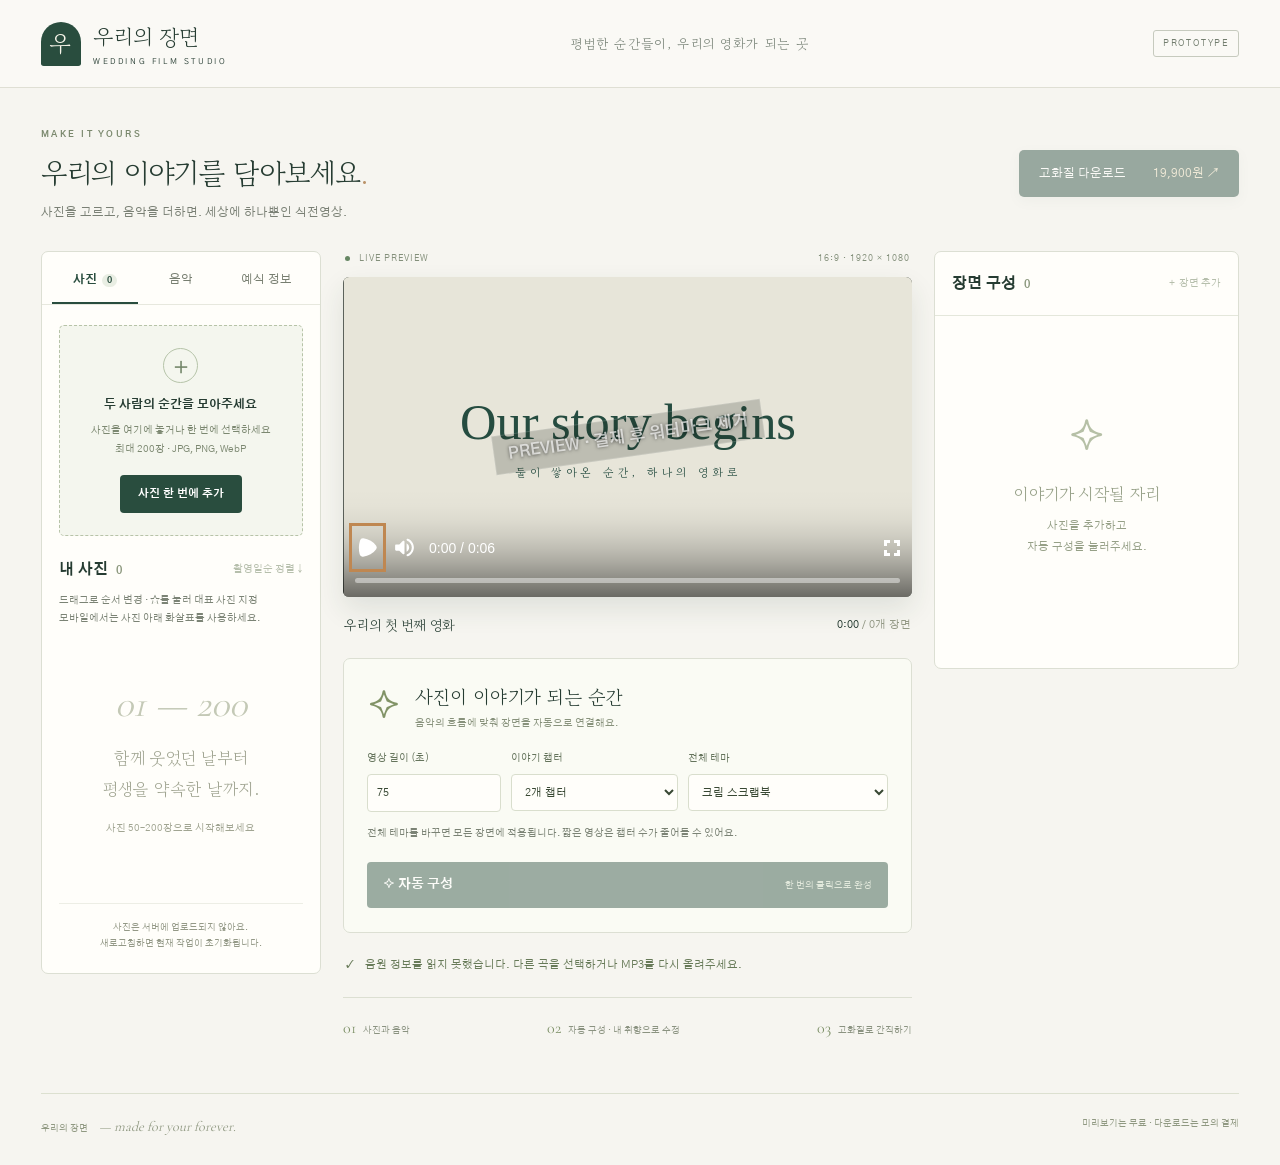
==== editor/index.html @ a1ad2c02 "feat: 편집기 시제품 추가" ====
<!doctype html><html lang="ko"><head><meta charset="UTF-8"/><meta name="viewport" content="width=device-width, initial-scale=1.0"/><meta name="theme-color" content="#254c40"/><title>우리의 장면 — 식전영상 에디터</title>  <script type="module" crossorigin src="./assets/index-Bf80zCd_.js"></script>
  <link rel="stylesheet" crossorigin href="./assets/index-ovND7a7X.css">
</head><body><div id="root"></div></body></html>
---- editor/assets/index-ovND7a7X.css ----
@font-face{font-family:Gothic;src:url(../fonts/GothicA1-Regular.ttf)}@font-face{font-family:Gothic;src:url(../fonts/GothicA1-Bold.ttf);font-weight:700}@font-face{font-family:Gowun;src:url(../fonts/GowunBatang-Regular.ttf)}@font-face{font-family:Cormorant;src:url(../fonts/Cormorant.ttf)}*{box-sizing:border-box}html{scroll-behavior:smooth}body{margin:0;background:#f6f5f0;color:#263c32;font-family:Gothic,Apple SD Gothic Neo,sans-serif;font-size:13px;-webkit-font-smoothing:antialiased}button,input,select,textarea{font:inherit}button,a,input,select,textarea{-webkit-tap-highlight-color:transparent}button{cursor:pointer;transition:background .18s,color .18s,box-shadow .18s}button:disabled{opacity:.45;cursor:not-allowed}button{border:0}button:focus-visible,a:focus-visible,input:focus-visible,select:focus-visible,textarea:focus-visible{outline:3px solid #bf8751;outline-offset:3px}button:hover:not(:disabled){filter:brightness(.96)}a{color:inherit}h1,h2,h3,p{margin:0}fieldset{border:0;margin:0;padding:0;min-width:0}h2{font-size:15px}h3{font-size:13px}img{display:block;max-width:100%}.header{height:88px;padding:0 3.2%;display:flex;align-items:center;justify-content:space-between;border-bottom:1px solid #dfdfd4;background:#faf9f5}.brand{display:flex;align-items:center;gap:12px;text-decoration:none;font-family:Gowun,serif;font-size:22px}.brand small{display:block;font-family:Gothic,sans-serif;font-size:8px;letter-spacing:2.6px;margin-top:5px}.brand-mark{background:#294d3e;color:#f7f5e9;height:44px;width:40px;border-radius:22px 22px 3px 3px;display:grid;place-items:center;font-size:24px}.header-note{font-family:Gowun,serif;color:#788377;letter-spacing:1.3px}.prototype{font-size:9px;letter-spacing:1.8px;border:1px solid #c6cabe;border-radius:3px;padding:7px 9px;color:#727d6e}main{max-width:1800px;margin:auto;padding:0 3.2%}.page-title{display:flex;justify-content:space-between;align-items:center;padding:38px 0 31px;gap:20px}.eyebrow{font-family:Gothic,sans-serif;font-size:9px;letter-spacing:2.5px;color:#7b896e;font-weight:700}h1{font-family:Gowun,serif;font-size:29px;font-weight:400;letter-spacing:-1px;margin:9px 0 12px}h1>span{color:#bb9369}.page-title p{color:#7a8075;font-size:12px}.checkout-btn{padding:16px 20px;background:#284c3e;color:#fff;border-radius:5px;box-shadow:0 4px 12px #294d3e12;white-space:nowrap;font-size:12px}.checkout-btn span{margin-left:24px;color:#e8dcba}.workspace{display:grid;grid-template-columns:280px minmax(380px,1fr) 305px;align-items:start;gap:22px}.panel{border:1px solid #dcdfd3;background:#fffefa;border-radius:7px;overflow:hidden}.asset-panel{min-height:710px}.tabs{display:flex;border-bottom:1px solid #e7e8de;padding:0 10px}.tabs button{flex:1;background:transparent;color:#777e70;padding:20px 0 15px;border-bottom:2px solid transparent;font-size:12px}.tabs button.active{color:#294d3e;border-color:#294d3e;font-weight:700}.tabs small{font-size:9px;background:#e9eee3;padding:2px 5px;border-radius:10px;margin-left:5px}.panel-content{padding:20px 17px}.dropzone{padding:22px 8px;text-align:center;background:#f4f6ee;border:1px dashed #b7c3a8;border-radius:5px;transition:background .2s}.dropzone.drag-over{background:#dce8d1;border-color:#254c40}.upload-icon{width:35px;height:35px;border:1px solid #b6c4a9;border-radius:50%;display:grid;place-items:center;margin:0 auto 14px;font-size:24px;color:#728568;font-family:serif}.dropzone strong{display:block;font-size:12px}.dropzone p{font-size:10px;color:#7c8871;line-height:1.9;margin:9px 0 16px}.primary{background:#294d3e;color:#fff;padding:12px 18px;border-radius:4px;font-weight:700;font-size:11px}.section-line{display:flex;justify-content:space-between;align-items:center;gap:8px;margin:22px 0 10px}.section-line h2,.section-line h3{font-weight:700}.section-line h2 span,.section-line h3 span{font-size:11px;color:#8d997f;margin-left:4px}.text-btn{background:transparent;padding:5px 0;color:#60734f;font-size:10px;white-space:nowrap}.section-line>div{display:flex;gap:12px}.hint{color:#7b8375;font-size:10px;line-height:1.8}.photo-grid{display:grid;grid-template-columns:repeat(3,minmax(0,1fr));gap:12px 7px;max-height:450px;overflow-y:auto;padding:5px 1px;margin-top:15px;overscroll-behavior:contain;scrollbar-width:thin}.photo-card{min-width:0;cursor:grab}.photo-image{position:relative;aspect-ratio:4/5;border-radius:3px;overflow:hidden;background:#e5e6dc}.photo-image img{width:100%;height:100%;object-fit:cover}.photo-number{position:absolute;left:4px;top:4px;color:#fff;font-size:9px;text-shadow:0 1px 3px #000}.remove-photo{position:absolute;right:3px;top:3px;background:#0006;color:#fff;border-radius:50%;width:20px;height:20px;padding:0}.main-label{position:absolute;bottom:0;left:0;right:0;text-align:center;padding:4px 0;background:#294d3ee8;color:#fff;font-size:8px}.is-main .photo-image{outline:2px solid #5d7951;outline-offset:1px}.photo-actions{display:flex;justify-content:space-between;margin:4px 0}.photo-actions button{background:transparent;color:#6b7e57;padding:3px;min-width:20px;min-height:24px}.photo-card>small{font-size:8px;color:#8a8d80;display:block;text-align:center}.empty-photos{text-align:center;color:#a1a592;padding:54px 0 45px}.empty-photos>span{font-family:Cormorant,serif;font-size:38px;color:#c4c9b6;font-style:italic}.empty-photos p{font-family:Gowun,serif;font-size:17px;line-height:1.8;margin:16px 0}.empty-photos small{font-size:10px}.local-note{text-align:center;font-size:9px;color:#949987;line-height:1.8;border-top:1px solid #edeee5;padding-top:16px;margin-top:22px}.preview-column{min-width:0}.preview-top{display:flex;justify-content:space-between;color:#84907b;font-size:9px;letter-spacing:1px;padding:2px 2px 13px}.preview-top i{display:inline-block;width:5px;height:5px;border-radius:50%;background:#668663;margin-right:6px}.player-shell{overflow:hidden;border-radius:6px;background:#232d27;box-shadow:0 12px 28px #273d311c}.preview-caption{display:flex;justify-content:space-between;align-items:center;padding:18px 1px 23px;font-family:Gowun,serif;font-size:14px}.preview-caption>span:last-child{font:11px Gothic,sans-serif}.muted{color:#949986}.planner{padding:24px 23px;background:#fafbf4}.planner-title{display:flex;gap:14px;align-items:center;margin-bottom:22px}.planner-title h2{font-family:Gowun,serif;font-size:19px;font-weight:400}.planner-title p{font-size:10px;color:#88927c;margin-top:7px}.sparkle{font-size:38px;color:#819366;line-height:1}.plan-options{display:grid;grid-template-columns:.8fr 1fr 1.2fr;gap:10px}.plan-options label,.field{display:flex;flex-direction:column;gap:9px;font-size:10px;color:#65745c}.plan-options input,.plan-options select,.field input:not([type=range]),.field select,.field textarea{width:100%;min-width:0;padding:11px 9px;border:1px solid #d9decd;border-radius:4px;color:#384833;background:#fffefa;font-size:11px;outline-offset:1px}.plan-options+.hint{margin-top:12px}.auto-button{display:flex;justify-content:space-between;align-items:center;width:100%;margin-top:20px;padding:15px 16px;font-size:13px}.auto-button span{font-size:9px;font-weight:400;color:#c5d2be}.auto-button+.hint{margin-top:12px}.status{display:flex;gap:10px;align-items:center;min-height:64px;font-size:11px;color:#677a58;line-height:1.8;padding:12px 2px}.status>span:first-child{flex-shrink:0}.spinner{width:15px;height:15px;border:2px solid #cbd5c0;border-top-color:#294d3e;border-radius:50%;animation:spin .8s linear infinite}@keyframes spin{to{transform:rotate(360deg)}}.steps{border-top:1px solid #dcdfd2;display:flex;justify-content:space-between;gap:8px;padding:20px 0;color:#8b9381;font-size:9px}.steps b{font-family:Cormorant,serif;font-size:16px;font-weight:400;margin-right:5px;color:#7d9067}.scene-heading{padding:20px 17px;margin:0;border-bottom:1px solid #e4e7db}.scene-list{max-height:315px;overflow:auto;scrollbar-width:thin;padding:8px 0;border-bottom:1px solid #e0e4d8;overscroll-behavior:contain}.scene-row{display:flex;align-items:center;padding:8px;gap:5px;border-left:3px solid transparent;cursor:grab}.scene-row.selected{background:#eef2e6;border-left-color:#6e8457}.grip{color:#adb7a1;font-size:17px}.scene-select{display:flex;align-items:center;gap:10px;background:transparent;text-align:left;padding:0;flex:1;min-width:0;color:#33482e}.scene-thumb{width:54px;height:40px;flex-shrink:0;overflow:hidden;border-radius:3px;background:#e6e3d2;display:grid;place-items:center;font-family:Gowun}.scene-thumb img{width:100%;height:100%;object-fit:cover}.scene-select small{display:block;font-size:8px;letter-spacing:.7px;color:#869477;margin-bottom:5px}.scene-select strong{display:block;font-size:11px;font-weight:400}.scene-arrows{display:flex;flex-direction:column}.scene-arrows button{background:transparent;color:#81906f;padding:1px 6px;font-size:12px;min-width:23px;min-height:23px}.inspector{padding:3px 18px 22px}.inspector>.section-line{margin-top:16px;margin-bottom:18px}.field{margin:18px 0}.field textarea{resize:vertical;line-height:1.7}.field input[type=range]{width:100%;accent-color:#567346;min-height:24px}.inspector .hint{margin-top:-8px}.danger{color:#a77461}.scene-photos{display:flex;flex-wrap:wrap;gap:7px}.scene-photo-slot{width:calc(50% - 4px);position:relative;display:block}.scene-photo-slot img{width:100%;height:62px;object-fit:cover;border-radius:3px}.scene-photo-slot select{width:100%;font-size:9px;padding:7px 0;background:transparent;border:0;color:#728063}.scene-photo-slot button{position:absolute;right:3px;top:3px;background:#0008;color:#fff;border-radius:50%;height:22px;width:22px}.empty-scenes{text-align:center;padding:95px 20px 110px;color:#96a087}.empty-scenes>span{font-size:42px;color:#b6c0a6}.empty-scenes h3{font-family:Gowun,serif;font-size:17px;font-weight:400;margin:17px 0 10px}.empty-scenes p{font-size:11px;line-height:1.9}.tab-heading{font-family:Gowun,serif;font-size:21px;font-weight:400;margin:12px 0 15px}.track-list{margin:23px 0 14px}.track{width:100%;display:flex;align-items:center;gap:10px;text-align:left;padding:16px 12px;background:#fafaf4;border:1px solid #e0e4d6;border-radius:5px;margin:9px 0;color:#455b3e}.track.selected{background:#edf2e6;border-color:#92a67d}.track>span:nth-child(2){flex:1;min-width:0}.track strong{font-size:12px;font-weight:400}.track small{display:block;font-size:9px;color:#8e9c7e;margin-top:6px}.track-icon{font-size:27px;color:#869e6d}.upload-music{display:block;border:1px dashed #bcc9ad;color:#6f865b;border-radius:4px;text-align:center;padding:15px;font-size:11px;cursor:pointer;margin:18px 0}.upload-music:focus-within{outline:3px solid #bf8751}.check-label{display:flex;align-items:center;gap:6px;font-size:10px;line-height:1.8;margin:17px 0;cursor:pointer}.check-label input{accent-color:#294d3e;width:17px;height:17px;flex-shrink:0}.audio-control{width:100%;height:36px;margin-top:12px}.music-credit{border-top:1px solid #e1e6d8;padding-top:18px;margin-top:24px;font-size:9px;color:#8b977d;line-height:1.8}.music-credit p{margin:8px 0}.truncate{overflow:hidden;text-overflow:ellipsis}.note-card{font-family:Gowun,serif;background:#f1f4e9;padding:20px;border-radius:5px;line-height:1.9;color:#7a8c66;margin-top:25px}.note-card small{font-family:Gothic,sans-serif;font-size:10px;display:block;margin-top:9px}.warning{background:#f6ecdb;color:#8b6637;font-size:10px;line-height:1.8;padding:11px 13px;border-radius:4px;margin:6px 0 12px}.player-error{padding:30px;color:#fff;background:#503e34;height:100%;font-size:14px}.checkout-modal{width:min(460px,calc(100% - 32px));border:1px solid #dedfce;border-radius:10px;padding:37px;background:#fffef8;color:#294d3e;box-shadow:0 20px 90px #0003;max-height:90vh;overflow-y:auto}.checkout-modal::backdrop{background:#1b3026a6;-webkit-backdrop-filter:blur(5px);backdrop-filter:blur(5px)}.modal-close{position:absolute;right:12px;top:10px;width:32px;height:32px;font-size:25px;color:#839175;background:transparent}.checkout-modal h2{font-family:Gowun,serif;font-size:29px;line-height:1.5;margin:15px 0}.checkout-modal>p{font-size:11px;color:#8b987b;line-height:1.8}.receipt{background:#f0f3e7;padding:20px;margin:24px 0;font-size:11px;border-radius:5px}.receipt>div{display:flex;justify-content:space-between;gap:12px}.receipt strong{font-size:17px}.receipt hr{border:0;border-top:1px solid #d8e0c9;margin:18px 0}.receipt p{margin:10px 0;font-size:11px;color:#6c8057}.mock-notice{color:#8c7659;font-size:11px;line-height:1.8}.mock-notice p{font-size:10px;margin:6px 0 20px}.checkout-modal>.primary{width:100%;padding:15px}footer{display:flex;justify-content:space-between;gap:20px;border-top:1px solid #dce0d0;color:#909982;margin:35px 0 0;padding:24px 0 30px;font-size:9px}footer i{font-family:Cormorant,serif;font-size:14px;margin-left:9px}.sr-only{position:absolute;width:1px;height:1px;padding:0;margin:-1px;overflow:hidden;clip:rect(0,0,0,0);white-space:nowrap;border:0}@media(min-width:1600px){.workspace{grid-template-columns:315px minmax(400px,1fr) 330px;gap:28px}.panel-content{padding:24px}.photo-grid{grid-template-columns:repeat(3,minmax(0,1fr))}.planner{padding:30px}}@media(max-width:1250px){.workspace{grid-template-columns:245px minmax(320px,1fr);gap:20px}.scene-panel{grid-column:1/-1;display:grid;grid-template-columns:280px 1fr}.scene-heading{grid-column:1/-1}.scene-list{max-height:460px;border-right:1px solid #dce2d1}.inspector{display:grid;grid-template-columns:1fr 1fr;gap:0 20px}.inspector>.section-line,.inspector>.hint,.inspector>.warning,.inspector>.scene-photos{grid-column:1/-1}.empty-scenes{grid-column:1/-1;padding:35px}.header-note{font-size:11px}.asset-panel{min-height:650px}}@media(max-width:760px){.header{height:72px;padding:0 20px}.header-note{display:none}.brand{font-size:19px}.brand-mark{width:34px;height:39px}.prototype{font-size:8px}main{padding:0 18px}.page-title{padding:25px 0 22px;align-items:flex-start;flex-direction:column;gap:20px}h1{font-size:25px;line-height:1.5;margin:8px 0}.page-title p{font-size:11px}.checkout-btn{width:100%;display:flex;justify-content:space-between;padding:15px 17px}.workspace{display:flex;flex-direction:column;gap:22px}.asset-panel,.preview-column,.scene-panel{width:100%}.asset-panel{min-height:0}.panel-content{padding:18px}.dropzone{padding:20px 10px}.dropzone p br,.upload-icon{display:none}.dropzone strong{font-size:14px}.empty-photos{padding:20px}.empty-photos p{margin:8px 0;font-size:15px}.empty-photos>span{font-size:26px}.photo-grid{display:flex;overflow-x:auto;overflow-y:hidden;max-height:none;gap:10px;padding:6px 2px 12px}.photo-card{flex:0 0 85px}.photo-actions button{min-height:32px;min-width:27px}.remove-photo{width:25px;height:25px}.local-note{font-size:10px;margin-top:12px;padding-top:12px}.local-note br{display:none}.plan-options{grid-template-columns:1fr 1fr}.plan-options label:last-child{grid-column:1/-1}.planner{padding:20px}.planner-title h2{font-size:18px}.auto-button{font-size:14px}.steps{font-size:8px;padding:16px 0}.scene-panel{display:block}.scene-list{max-height:280px;border-right:0}.scene-row{padding:10px 14px}.scene-select strong{font-size:13px}.scene-select small{font-size:9px}.scene-thumb{width:70px;height:46px}.scene-arrows{flex-direction:row;gap:7px}.scene-arrows button{min-width:32px;min-height:36px;font-size:18px}.inspector{display:block;padding:5px 20px 24px}.field{font-size:12px}.field input:not([type=range]),.field select,.field textarea,.plan-options input,.plan-options select{font-size:16px;padding:12px}.text-btn{font-size:12px;min-height:36px;padding:6px}.scene-photo-slot{width:calc(33.333% - 5px)}.scene-photo-slot select{font-size:12px;min-height:36px}.scene-photo-slot img{height:90px}.hint{font-size:11px}.track{padding:16px}.track strong{font-size:14px}.track small{font-size:11px}.check-label{font-size:12px}.checkout-modal{padding:30px 24px}.status{font-size:12px}footer{flex-direction:column;gap:10px;margin-top:24px}.scene-heading{padding:16px 20px}.scene-photo-slot button{width:28px;height:28px}}@media(prefers-reduced-motion:reduce){*{scroll-behavior:auto!important;transition:none!important}.spinner{animation:none}}
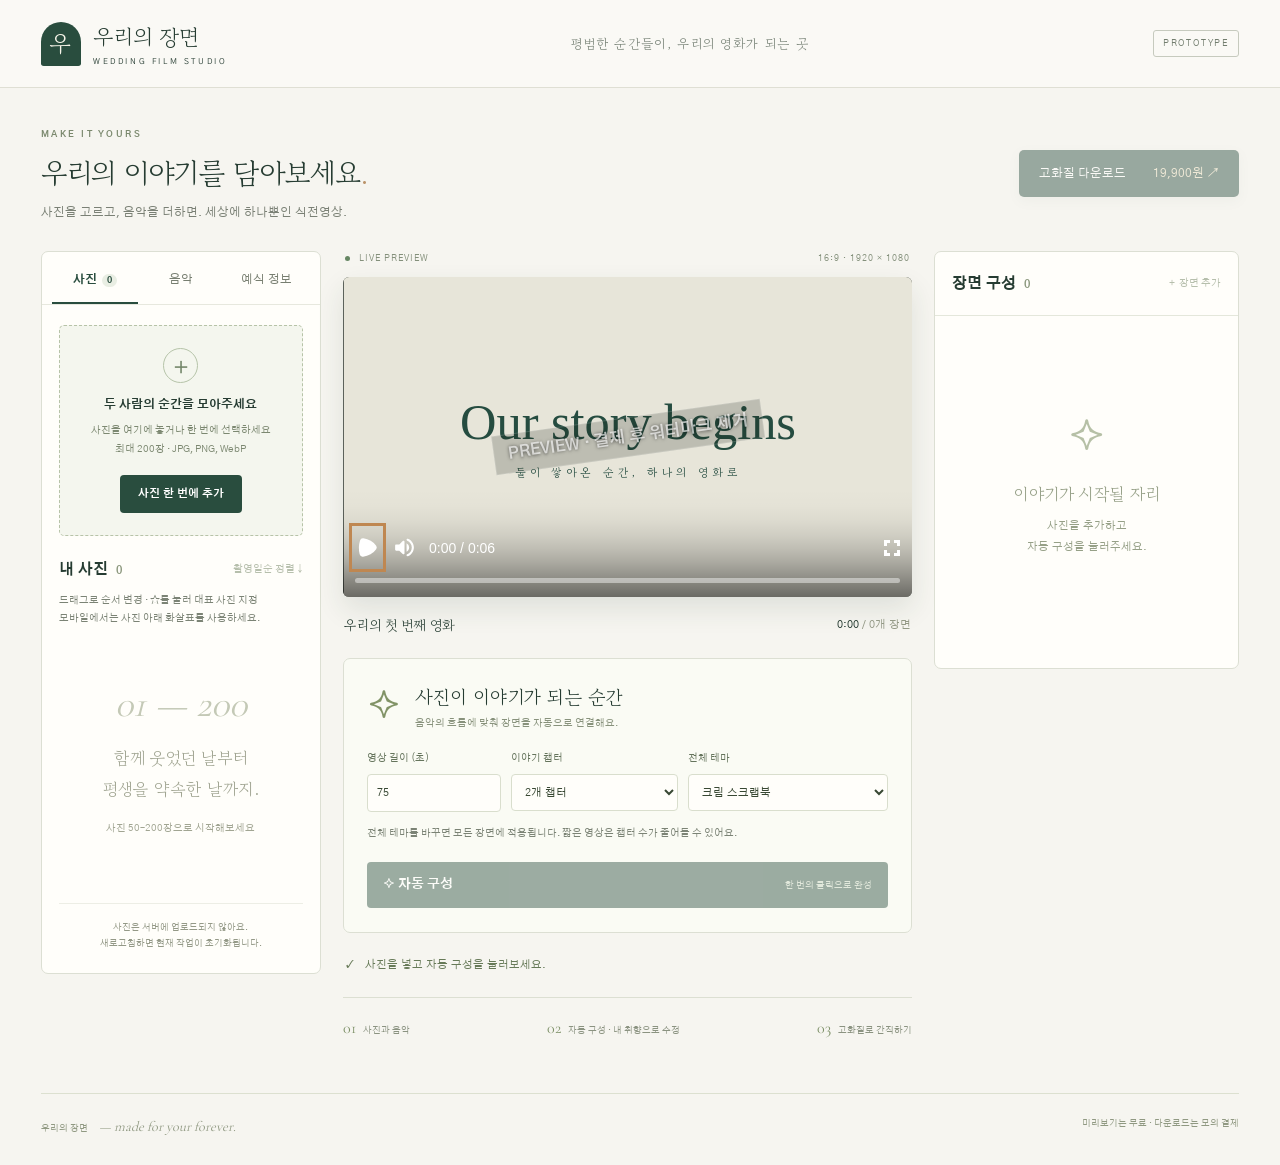
==== commit 6519c394: "fix: 편집기 하위경로 배포 시 폰트·음악 404 수정 Claude-Session: https://claude.ai/code/session_01PnGHweNGZGK2VMZv3q1" ====
--- a/editor/index.html
+++ b/editor/index.html
@@ -1,3 +1,3 @@
-<!doctype html><html lang="ko"><head><meta charset="UTF-8"/><meta name="viewport" content="width=device-width, initial-scale=1.0"/><meta name="theme-color" content="#254c40"/><title>우리의 장면 — 식전영상 에디터</title>  <script type="module" crossorigin src="./assets/index-Bf80zCd_.js"></script>
-  <link rel="stylesheet" crossorigin href="./assets/index-ovND7a7X.css">
+<!doctype html><html lang="ko"><head><meta charset="UTF-8"/><meta name="viewport" content="width=device-width, initial-scale=1.0"/><meta name="theme-color" content="#254c40"/><title>우리의 장면 — 식전영상 에디터</title>  <script type="module" crossorigin src="./assets/index-CJYWSdxs.js"></script>
+  <link rel="stylesheet" crossorigin href="./assets/index-DjcSLfEY.css">
 </head><body><div id="root"></div></body></html>
--- a/editor/assets/index-DjcSLfEY.css
+++ b/editor/assets/index-DjcSLfEY.css
@@ -0,0 +1 @@
+*{box-sizing:border-box}html{scroll-behavior:smooth}body{margin:0;background:#f6f5f0;color:#263c32;font-family:Gothic,Apple SD Gothic Neo,sans-serif;font-size:13px;-webkit-font-smoothing:antialiased}button,input,select,textarea{font:inherit}button,a,input,select,textarea{-webkit-tap-highlight-color:transparent}button{cursor:pointer;transition:background .18s,color .18s,box-shadow .18s}button:disabled{opacity:.45;cursor:not-allowed}button{border:0}button:focus-visible,a:focus-visible,input:focus-visible,select:focus-visible,textarea:focus-visible{outline:3px solid #bf8751;outline-offset:3px}button:hover:not(:disabled){filter:brightness(.96)}a{color:inherit}h1,h2,h3,p{margin:0}fieldset{border:0;margin:0;padding:0;min-width:0}h2{font-size:15px}h3{font-size:13px}img{display:block;max-width:100%}.header{height:88px;padding:0 3.2%;display:flex;align-items:center;justify-content:space-between;border-bottom:1px solid #dfdfd4;background:#faf9f5}.brand{display:flex;align-items:center;gap:12px;text-decoration:none;font-family:Gowun,serif;font-size:22px}.brand small{display:block;font-family:Gothic,sans-serif;font-size:8px;letter-spacing:2.6px;margin-top:5px}.brand-mark{background:#294d3e;color:#f7f5e9;height:44px;width:40px;border-radius:22px 22px 3px 3px;display:grid;place-items:center;font-size:24px}.header-note{font-family:Gowun,serif;color:#788377;letter-spacing:1.3px}.prototype{font-size:9px;letter-spacing:1.8px;border:1px solid #c6cabe;border-radius:3px;padding:7px 9px;color:#727d6e}main{max-width:1800px;margin:auto;padding:0 3.2%}.page-title{display:flex;justify-content:space-between;align-items:center;padding:38px 0 31px;gap:20px}.eyebrow{font-family:Gothic,sans-serif;font-size:9px;letter-spacing:2.5px;color:#7b896e;font-weight:700}h1{font-family:Gowun,serif;font-size:29px;font-weight:400;letter-spacing:-1px;margin:9px 0 12px}h1>span{color:#bb9369}.page-title p{color:#7a8075;font-size:12px}.checkout-btn{padding:16px 20px;background:#284c3e;color:#fff;border-radius:5px;box-shadow:0 4px 12px #294d3e12;white-space:nowrap;font-size:12px}.checkout-btn span{margin-left:24px;color:#e8dcba}.workspace{display:grid;grid-template-columns:280px minmax(380px,1fr) 305px;align-items:start;gap:22px}.panel{border:1px solid #dcdfd3;background:#fffefa;border-radius:7px;overflow:hidden}.asset-panel{min-height:710px}.tabs{display:flex;border-bottom:1px solid #e7e8de;padding:0 10px}.tabs button{flex:1;background:transparent;color:#777e70;padding:20px 0 15px;border-bottom:2px solid transparent;font-size:12px}.tabs button.active{color:#294d3e;border-color:#294d3e;font-weight:700}.tabs small{font-size:9px;background:#e9eee3;padding:2px 5px;border-radius:10px;margin-left:5px}.panel-content{padding:20px 17px}.dropzone{padding:22px 8px;text-align:center;background:#f4f6ee;border:1px dashed #b7c3a8;border-radius:5px;transition:background .2s}.dropzone.drag-over{background:#dce8d1;border-color:#254c40}.upload-icon{width:35px;height:35px;border:1px solid #b6c4a9;border-radius:50%;display:grid;place-items:center;margin:0 auto 14px;font-size:24px;color:#728568;font-family:serif}.dropzone strong{display:block;font-size:12px}.dropzone p{font-size:10px;color:#7c8871;line-height:1.9;margin:9px 0 16px}.primary{background:#294d3e;color:#fff;padding:12px 18px;border-radius:4px;font-weight:700;font-size:11px}.section-line{display:flex;justify-content:space-between;align-items:center;gap:8px;margin:22px 0 10px}.section-line h2,.section-line h3{font-weight:700}.section-line h2 span,.section-line h3 span{font-size:11px;color:#8d997f;margin-left:4px}.text-btn{background:transparent;padding:5px 0;color:#60734f;font-size:10px;white-space:nowrap}.section-line>div{display:flex;gap:12px}.hint{color:#7b8375;font-size:10px;line-height:1.8}.photo-grid{display:grid;grid-template-columns:repeat(3,minmax(0,1fr));gap:12px 7px;max-height:450px;overflow-y:auto;padding:5px 1px;margin-top:15px;overscroll-behavior:contain;scrollbar-width:thin}.photo-card{min-width:0;cursor:grab}.photo-image{position:relative;aspect-ratio:4/5;border-radius:3px;overflow:hidden;background:#e5e6dc}.photo-image img{width:100%;height:100%;object-fit:cover}.photo-number{position:absolute;left:4px;top:4px;color:#fff;font-size:9px;text-shadow:0 1px 3px #000}.remove-photo{position:absolute;right:3px;top:3px;background:#0006;color:#fff;border-radius:50%;width:20px;height:20px;padding:0}.main-label{position:absolute;bottom:0;left:0;right:0;text-align:center;padding:4px 0;background:#294d3ee8;color:#fff;font-size:8px}.is-main .photo-image{outline:2px solid #5d7951;outline-offset:1px}.photo-actions{display:flex;justify-content:space-between;margin:4px 0}.photo-actions button{background:transparent;color:#6b7e57;padding:3px;min-width:20px;min-height:24px}.photo-card>small{font-size:8px;color:#8a8d80;display:block;text-align:center}.empty-photos{text-align:center;color:#a1a592;padding:54px 0 45px}.empty-photos>span{font-family:Cormorant,serif;font-size:38px;color:#c4c9b6;font-style:italic}.empty-photos p{font-family:Gowun,serif;font-size:17px;line-height:1.8;margin:16px 0}.empty-photos small{font-size:10px}.local-note{text-align:center;font-size:9px;color:#949987;line-height:1.8;border-top:1px solid #edeee5;padding-top:16px;margin-top:22px}.preview-column{min-width:0}.preview-top{display:flex;justify-content:space-between;color:#84907b;font-size:9px;letter-spacing:1px;padding:2px 2px 13px}.preview-top i{display:inline-block;width:5px;height:5px;border-radius:50%;background:#668663;margin-right:6px}.player-shell{overflow:hidden;border-radius:6px;background:#232d27;box-shadow:0 12px 28px #273d311c}.preview-caption{display:flex;justify-content:space-between;align-items:center;padding:18px 1px 23px;font-family:Gowun,serif;font-size:14px}.preview-caption>span:last-child{font:11px Gothic,sans-serif}.muted{color:#949986}.planner{padding:24px 23px;background:#fafbf4}.planner-title{display:flex;gap:14px;align-items:center;margin-bottom:22px}.planner-title h2{font-family:Gowun,serif;font-size:19px;font-weight:400}.planner-title p{font-size:10px;color:#88927c;margin-top:7px}.sparkle{font-size:38px;color:#819366;line-height:1}.plan-options{display:grid;grid-template-columns:.8fr 1fr 1.2fr;gap:10px}.plan-options label,.field{display:flex;flex-direction:column;gap:9px;font-size:10px;color:#65745c}.plan-options input,.plan-options select,.field input:not([type=range]),.field select,.field textarea{width:100%;min-width:0;padding:11px 9px;border:1px solid #d9decd;border-radius:4px;color:#384833;background:#fffefa;font-size:11px;outline-offset:1px}.plan-options+.hint{margin-top:12px}.auto-button{display:flex;justify-content:space-between;align-items:center;width:100%;margin-top:20px;padding:15px 16px;font-size:13px}.auto-button span{font-size:9px;font-weight:400;color:#c5d2be}.auto-button+.hint{margin-top:12px}.status{display:flex;gap:10px;align-items:center;min-height:64px;font-size:11px;color:#677a58;line-height:1.8;padding:12px 2px}.status>span:first-child{flex-shrink:0}.spinner{width:15px;height:15px;border:2px solid #cbd5c0;border-top-color:#294d3e;border-radius:50%;animation:spin .8s linear infinite}@keyframes spin{to{transform:rotate(360deg)}}.steps{border-top:1px solid #dcdfd2;display:flex;justify-content:space-between;gap:8px;padding:20px 0;color:#8b9381;font-size:9px}.steps b{font-family:Cormorant,serif;font-size:16px;font-weight:400;margin-right:5px;color:#7d9067}.scene-heading{padding:20px 17px;margin:0;border-bottom:1px solid #e4e7db}.scene-list{max-height:315px;overflow:auto;scrollbar-width:thin;padding:8px 0;border-bottom:1px solid #e0e4d8;overscroll-behavior:contain}.scene-row{display:flex;align-items:center;padding:8px;gap:5px;border-left:3px solid transparent;cursor:grab}.scene-row.selected{background:#eef2e6;border-left-color:#6e8457}.grip{color:#adb7a1;font-size:17px}.scene-select{display:flex;align-items:center;gap:10px;background:transparent;text-align:left;padding:0;flex:1;min-width:0;color:#33482e}.scene-thumb{width:54px;height:40px;flex-shrink:0;overflow:hidden;border-radius:3px;background:#e6e3d2;display:grid;place-items:center;font-family:Gowun}.scene-thumb img{width:100%;height:100%;object-fit:cover}.scene-select small{display:block;font-size:8px;letter-spacing:.7px;color:#869477;margin-bottom:5px}.scene-select strong{display:block;font-size:11px;font-weight:400}.scene-arrows{display:flex;flex-direction:column}.scene-arrows button{background:transparent;color:#81906f;padding:1px 6px;font-size:12px;min-width:23px;min-height:23px}.inspector{padding:3px 18px 22px}.inspector>.section-line{margin-top:16px;margin-bottom:18px}.field{margin:18px 0}.field textarea{resize:vertical;line-height:1.7}.field input[type=range]{width:100%;accent-color:#567346;min-height:24px}.inspector .hint{margin-top:-8px}.danger{color:#a77461}.scene-photos{display:flex;flex-wrap:wrap;gap:7px}.scene-photo-slot{width:calc(50% - 4px);position:relative;display:block}.scene-photo-slot img{width:100%;height:62px;object-fit:cover;border-radius:3px}.scene-photo-slot select{width:100%;font-size:9px;padding:7px 0;background:transparent;border:0;color:#728063}.scene-photo-slot button{position:absolute;right:3px;top:3px;background:#0008;color:#fff;border-radius:50%;height:22px;width:22px}.empty-scenes{text-align:center;padding:95px 20px 110px;color:#96a087}.empty-scenes>span{font-size:42px;color:#b6c0a6}.empty-scenes h3{font-family:Gowun,serif;font-size:17px;font-weight:400;margin:17px 0 10px}.empty-scenes p{font-size:11px;line-height:1.9}.tab-heading{font-family:Gowun,serif;font-size:21px;font-weight:400;margin:12px 0 15px}.track-list{margin:23px 0 14px}.track{width:100%;display:flex;align-items:center;gap:10px;text-align:left;padding:16px 12px;background:#fafaf4;border:1px solid #e0e4d6;border-radius:5px;margin:9px 0;color:#455b3e}.track.selected{background:#edf2e6;border-color:#92a67d}.track>span:nth-child(2){flex:1;min-width:0}.track strong{font-size:12px;font-weight:400}.track small{display:block;font-size:9px;color:#8e9c7e;margin-top:6px}.track-icon{font-size:27px;color:#869e6d}.upload-music{display:block;border:1px dashed #bcc9ad;color:#6f865b;border-radius:4px;text-align:center;padding:15px;font-size:11px;cursor:pointer;margin:18px 0}.upload-music:focus-within{outline:3px solid #bf8751}.check-label{display:flex;align-items:center;gap:6px;font-size:10px;line-height:1.8;margin:17px 0;cursor:pointer}.check-label input{accent-color:#294d3e;width:17px;height:17px;flex-shrink:0}.audio-control{width:100%;height:36px;margin-top:12px}.music-credit{border-top:1px solid #e1e6d8;padding-top:18px;margin-top:24px;font-size:9px;color:#8b977d;line-height:1.8}.music-credit p{margin:8px 0}.truncate{overflow:hidden;text-overflow:ellipsis}.note-card{font-family:Gowun,serif;background:#f1f4e9;padding:20px;border-radius:5px;line-height:1.9;color:#7a8c66;margin-top:25px}.note-card small{font-family:Gothic,sans-serif;font-size:10px;display:block;margin-top:9px}.warning{background:#f6ecdb;color:#8b6637;font-size:10px;line-height:1.8;padding:11px 13px;border-radius:4px;margin:6px 0 12px}.player-error{padding:30px;color:#fff;background:#503e34;height:100%;font-size:14px}.checkout-modal{width:min(460px,calc(100% - 32px));border:1px solid #dedfce;border-radius:10px;padding:37px;background:#fffef8;color:#294d3e;box-shadow:0 20px 90px #0003;max-height:90vh;overflow-y:auto}.checkout-modal::backdrop{background:#1b3026a6;-webkit-backdrop-filter:blur(5px);backdrop-filter:blur(5px)}.modal-close{position:absolute;right:12px;top:10px;width:32px;height:32px;font-size:25px;color:#839175;background:transparent}.checkout-modal h2{font-family:Gowun,serif;font-size:29px;line-height:1.5;margin:15px 0}.checkout-modal>p{font-size:11px;color:#8b987b;line-height:1.8}.receipt{background:#f0f3e7;padding:20px;margin:24px 0;font-size:11px;border-radius:5px}.receipt>div{display:flex;justify-content:space-between;gap:12px}.receipt strong{font-size:17px}.receipt hr{border:0;border-top:1px solid #d8e0c9;margin:18px 0}.receipt p{margin:10px 0;font-size:11px;color:#6c8057}.mock-notice{color:#8c7659;font-size:11px;line-height:1.8}.mock-notice p{font-size:10px;margin:6px 0 20px}.checkout-modal>.primary{width:100%;padding:15px}footer{display:flex;justify-content:space-between;gap:20px;border-top:1px solid #dce0d0;color:#909982;margin:35px 0 0;padding:24px 0 30px;font-size:9px}footer i{font-family:Cormorant,serif;font-size:14px;margin-left:9px}.sr-only{position:absolute;width:1px;height:1px;padding:0;margin:-1px;overflow:hidden;clip:rect(0,0,0,0);white-space:nowrap;border:0}@media(min-width:1600px){.workspace{grid-template-columns:315px minmax(400px,1fr) 330px;gap:28px}.panel-content{padding:24px}.photo-grid{grid-template-columns:repeat(3,minmax(0,1fr))}.planner{padding:30px}}@media(max-width:1250px){.workspace{grid-template-columns:245px minmax(320px,1fr);gap:20px}.scene-panel{grid-column:1/-1;display:grid;grid-template-columns:280px 1fr}.scene-heading{grid-column:1/-1}.scene-list{max-height:460px;border-right:1px solid #dce2d1}.inspector{display:grid;grid-template-columns:1fr 1fr;gap:0 20px}.inspector>.section-line,.inspector>.hint,.inspector>.warning,.inspector>.scene-photos{grid-column:1/-1}.empty-scenes{grid-column:1/-1;padding:35px}.header-note{font-size:11px}.asset-panel{min-height:650px}}@media(max-width:760px){.header{height:72px;padding:0 20px}.header-note{display:none}.brand{font-size:19px}.brand-mark{width:34px;height:39px}.prototype{font-size:8px}main{padding:0 18px}.page-title{padding:25px 0 22px;align-items:flex-start;flex-direction:column;gap:20px}h1{font-size:25px;line-height:1.5;margin:8px 0}.page-title p{font-size:11px}.checkout-btn{width:100%;display:flex;justify-content:space-between;padding:15px 17px}.workspace{display:flex;flex-direction:column;gap:22px}.asset-panel,.preview-column,.scene-panel{width:100%}.asset-panel{min-height:0}.panel-content{padding:18px}.dropzone{padding:20px 10px}.dropzone p br,.upload-icon{display:none}.dropzone strong{font-size:14px}.empty-photos{padding:20px}.empty-photos p{margin:8px 0;font-size:15px}.empty-photos>span{font-size:26px}.photo-grid{display:flex;overflow-x:auto;overflow-y:hidden;max-height:none;gap:10px;padding:6px 2px 12px}.photo-card{flex:0 0 85px}.photo-actions button{min-height:32px;min-width:27px}.remove-photo{width:25px;height:25px}.local-note{font-size:10px;margin-top:12px;padding-top:12px}.local-note br{display:none}.plan-options{grid-template-columns:1fr 1fr}.plan-options label:last-child{grid-column:1/-1}.planner{padding:20px}.planner-title h2{font-size:18px}.auto-button{font-size:14px}.steps{font-size:8px;padding:16px 0}.scene-panel{display:block}.scene-list{max-height:280px;border-right:0}.scene-row{padding:10px 14px}.scene-select strong{font-size:13px}.scene-select small{font-size:9px}.scene-thumb{width:70px;height:46px}.scene-arrows{flex-direction:row;gap:7px}.scene-arrows button{min-width:32px;min-height:36px;font-size:18px}.inspector{display:block;padding:5px 20px 24px}.field{font-size:12px}.field input:not([type=range]),.field select,.field textarea,.plan-options input,.plan-options select{font-size:16px;padding:12px}.text-btn{font-size:12px;min-height:36px;padding:6px}.scene-photo-slot{width:calc(33.333% - 5px)}.scene-photo-slot select{font-size:12px;min-height:36px}.scene-photo-slot img{height:90px}.hint{font-size:11px}.track{padding:16px}.track strong{font-size:14px}.track small{font-size:11px}.check-label{font-size:12px}.checkout-modal{padding:30px 24px}.status{font-size:12px}footer{flex-direction:column;gap:10px;margin-top:24px}.scene-heading{padding:16px 20px}.scene-photo-slot button{width:28px;height:28px}}@media(prefers-reduced-motion:reduce){*{scroll-behavior:auto!important;transition:none!important}.spinner{animation:none}}
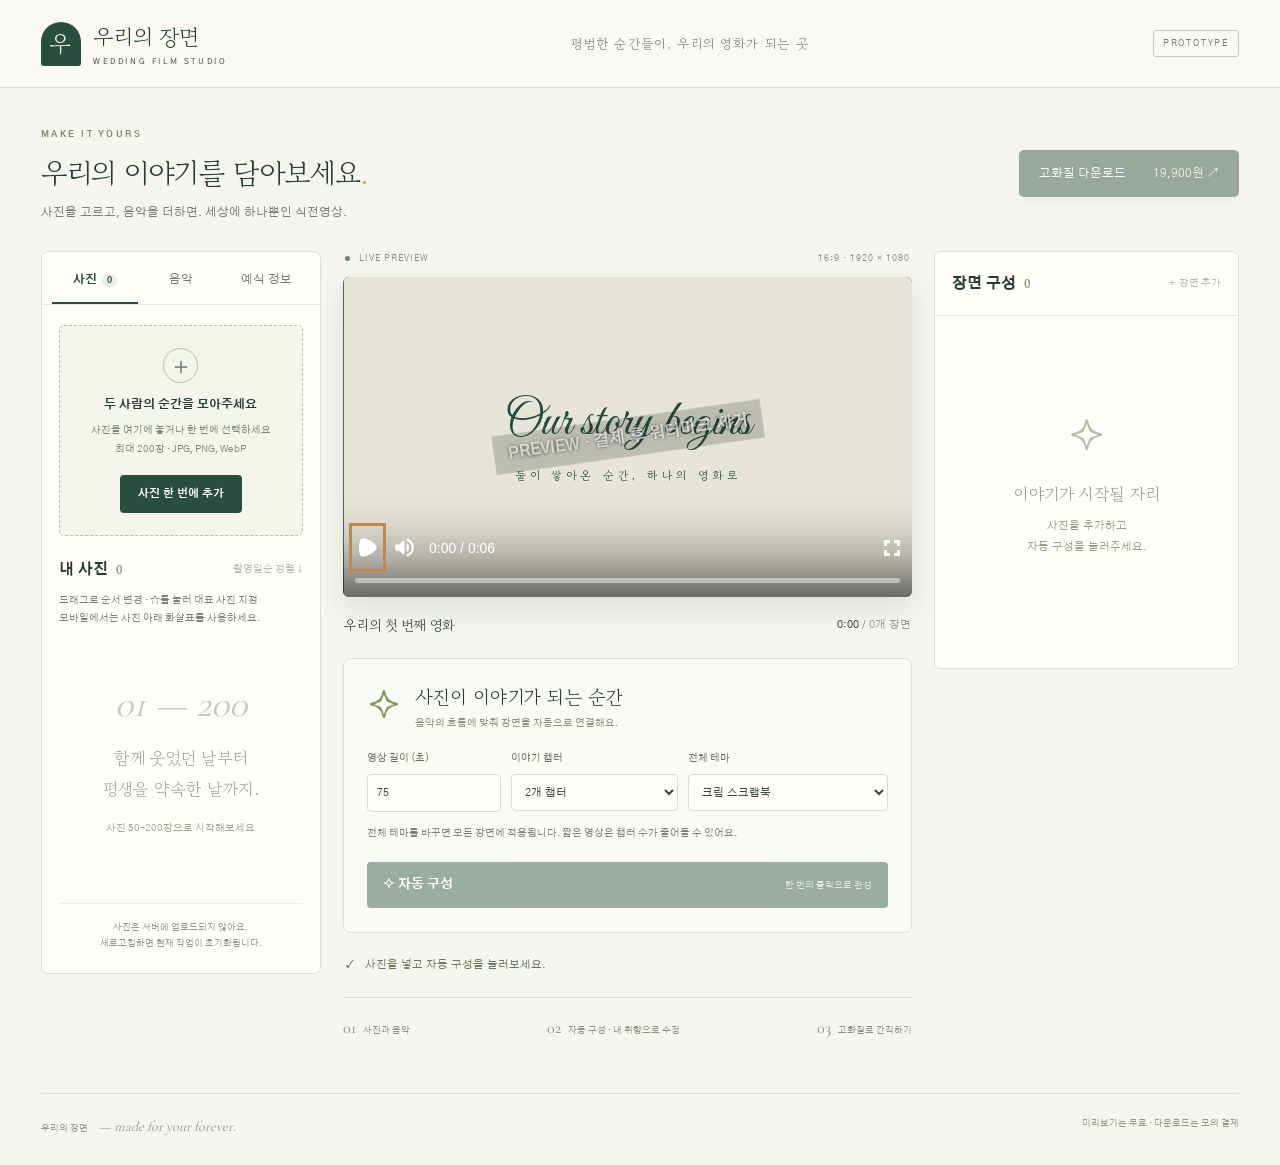
==== commit 9a7c43f4: "fix: 폰트 로더보다 먼저 정적 기준경로를 설정 Claude-Session: https://claude.ai/code/session_01PnGHweNGZGK2VMZv3q1s5k" ====
--- a/editor/index.html
+++ b/editor/index.html
@@ -1,3 +1,3 @@
-<!doctype html><html lang="ko"><head><meta charset="UTF-8"/><meta name="viewport" content="width=device-width, initial-scale=1.0"/><meta name="theme-color" content="#254c40"/><title>우리의 장면 — 식전영상 에디터</title>  <script type="module" crossorigin src="./assets/index-CJYWSdxs.js"></script>
+<!doctype html><html lang="ko"><head><meta charset="UTF-8"/><meta name="viewport" content="width=device-width, initial-scale=1.0"/><meta name="theme-color" content="#254c40"/><title>우리의 장면 — 식전영상 에디터</title>  <script type="module" crossorigin src="./assets/index-01ztgoMR.js"></script>
   <link rel="stylesheet" crossorigin href="./assets/index-DjcSLfEY.css">
 </head><body><div id="root"></div></body></html>
